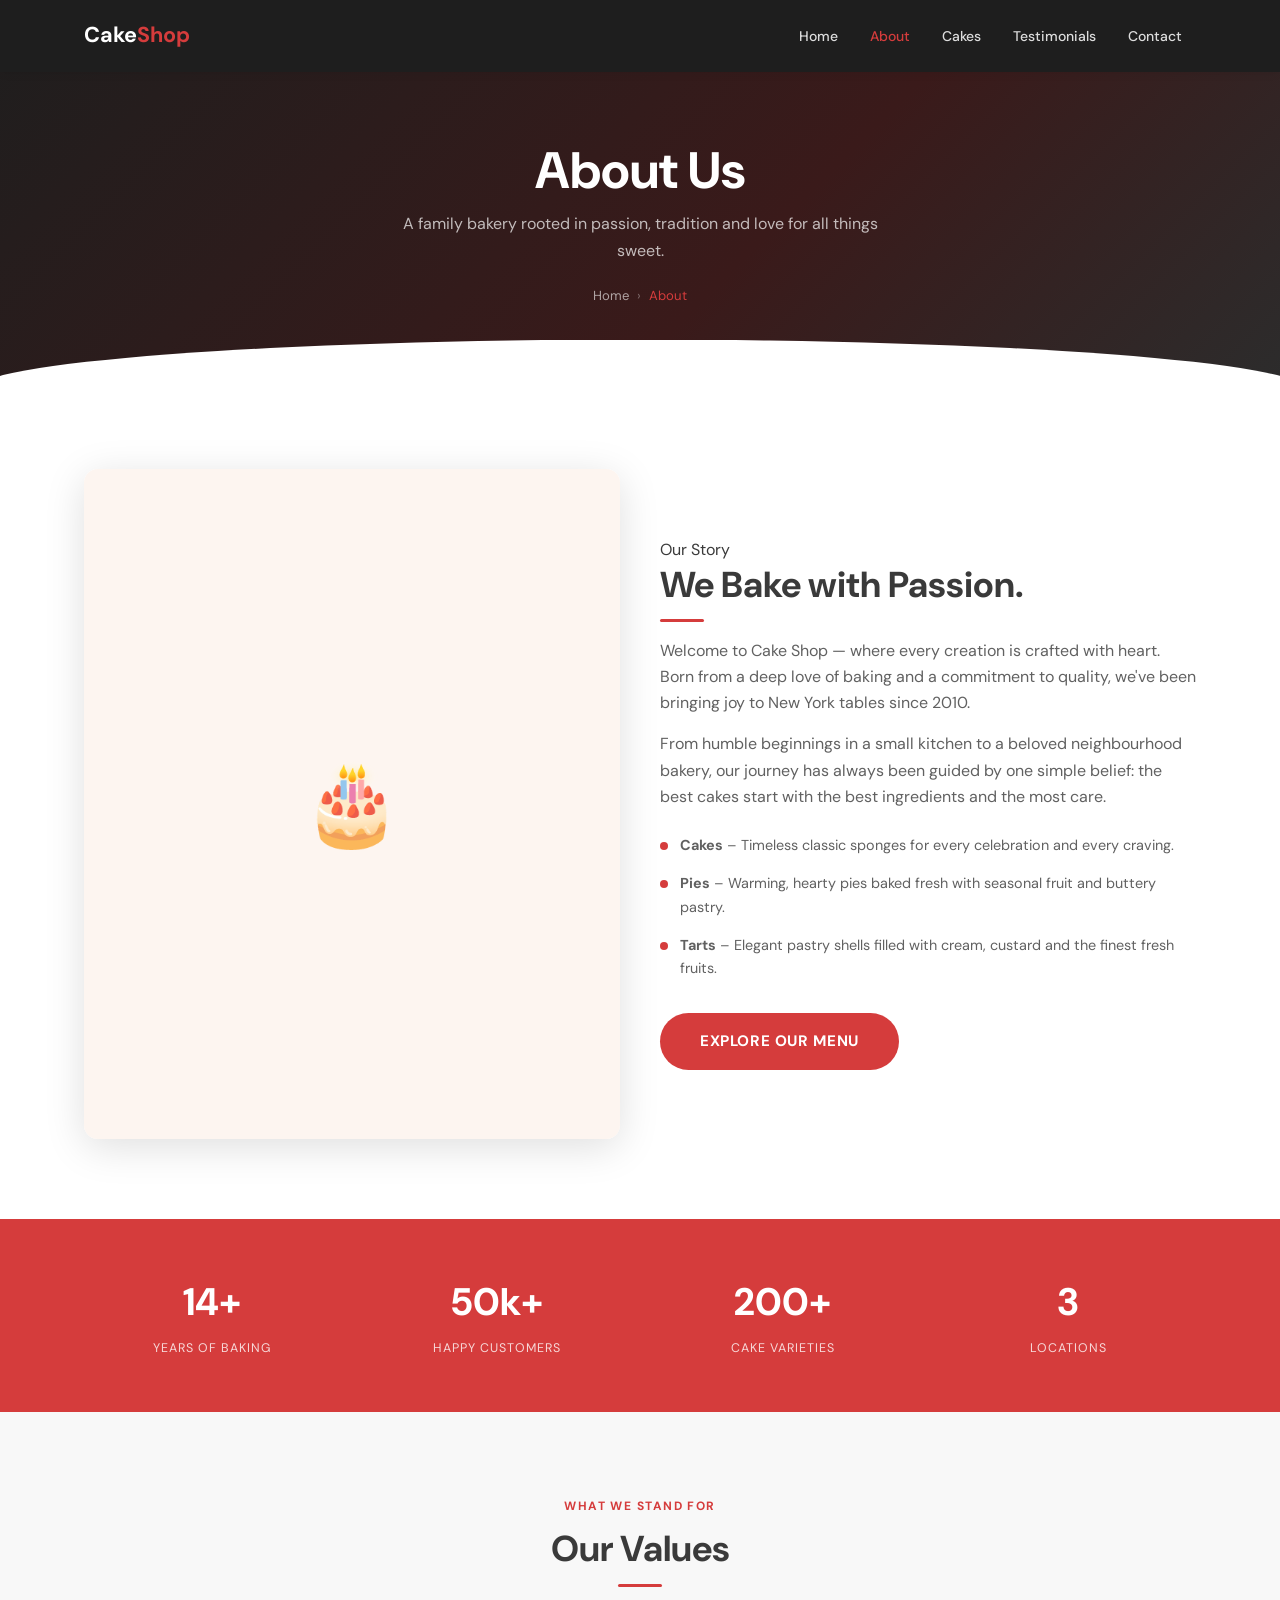
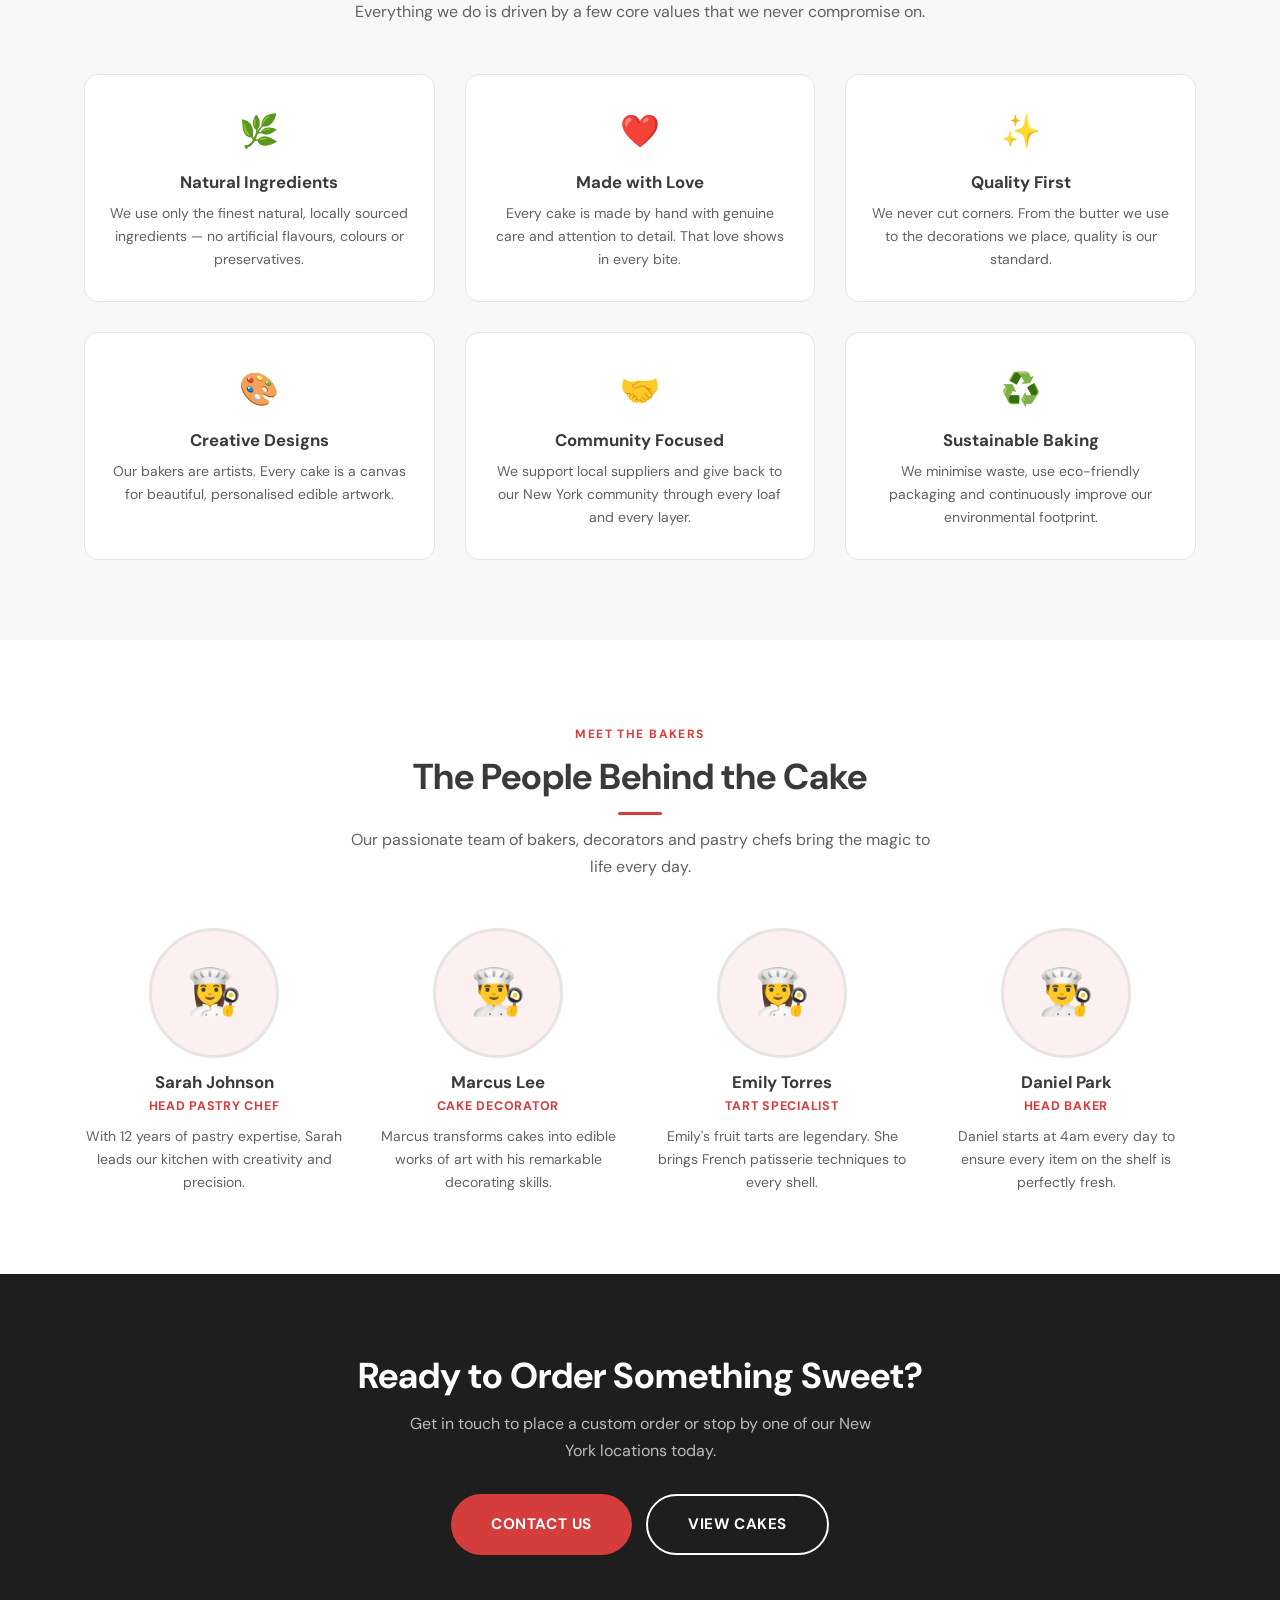
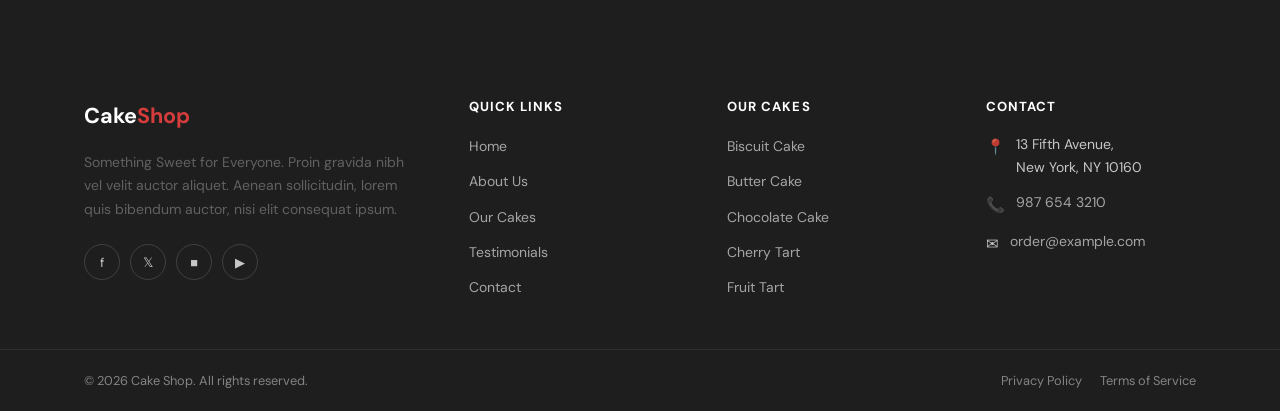
==== about.html @ a577dcf0 "Add complete HTML template for Cake Shop website Built 6 clean, SEO-friendly HTML pages from the upl" ====
<!DOCTYPE html>
<html lang="en">
<head>
  <meta charset="UTF-8" />
  <meta name="viewport" content="width=device-width, initial-scale=1.0" />

  <!-- SEO Meta Tags -->
  <title>About Us – Cake Shop | We Bake with Passion</title>
  <meta name="description" content="Learn the story behind Cake Shop – a New York bakery baking with passion since 2010. Meet our team and discover our commitment to quality and fresh ingredients." />
  <meta name="keywords" content="about cake shop, New York bakery story, artisan bakers, fresh cakes New York" />
  <link rel="canonical" href="https://www.example.com/about.html" />

  <!-- Open Graph -->
  <meta property="og:type"        content="website" />
  <meta property="og:title"       content="About Us – Cake Shop | We Bake with Passion" />
  <meta property="og:description" content="The story behind New York's favourite artisan bakery." />
  <meta property="og:url"         content="https://www.example.com/about.html" />
  <meta property="og:image"       content="images/og-about.jpg" />

  <!-- Fonts -->
  <link rel="preconnect" href="https://fonts.googleapis.com" />
  <link rel="preconnect" href="https://fonts.gstatic.com" crossorigin />
  <link href="https://fonts.googleapis.com/css2?family=DM+Sans:ital,wght@0,400;0,500;0,700;1,400&display=swap" rel="stylesheet" />

  <link rel="stylesheet" href="css/style.css" />

  <!-- Schema.org – BreadcrumbList -->
  <script type="application/ld+json">
  {
    "@context": "https://schema.org",
    "@type": "BreadcrumbList",
    "itemListElement": [
      { "@type": "ListItem", "position": 1, "name": "Home",  "item": "https://www.example.com/" },
      { "@type": "ListItem", "position": 2, "name": "About", "item": "https://www.example.com/about.html" }
    ]
  }
  </script>
</head>

<body class="page-about">

  <!-- ===================== HEADER ===================== -->
  <header class="site-header header-solid" role="banner">
    <div class="container">
      <nav class="navbar" aria-label="Main navigation">
        <a href="index.html" class="nav-logo" aria-label="Cake Shop – Home">
          <span class="nav-logo-text">Cake<span>Shop</span></span>
        </a>
        <ul class="nav-menu" role="list">
          <li><a href="index.html"        class="nav-link">Home</a></li>
          <li><a href="about.html"        class="nav-link active" aria-current="page">About</a></li>
          <li><a href="cakes.html"        class="nav-link">Cakes</a></li>
          <li><a href="testimonials.html" class="nav-link">Testimonials</a></li>
          <li><a href="contact.html"      class="nav-link">Contact</a></li>
        </ul>
        <button class="hamburger" aria-label="Toggle menu" aria-expanded="false">
          <span></span><span></span><span></span>
        </button>
      </nav>
    </div>
  </header>

  <main id="main-content">

    <!-- ===================== PAGE HERO ===================== -->
    <section class="page-hero" aria-label="About page header">
      <div class="container">
        <h1>About Us</h1>
        <p>A family bakery rooted in passion, tradition and love for all things sweet.</p>
        <nav class="breadcrumb" aria-label="Breadcrumb">
          <a href="index.html">Home</a>
          <span class="breadcrumb-sep" aria-hidden="true">›</span>
          <span class="breadcrumb-current" aria-current="page">About</span>
        </nav>
      </div>
    </section>

    <!-- ===================== OUR STORY ===================== -->
    <section class="section about-section" aria-labelledby="story-heading">
      <div class="container">
        <div class="grid-2">

          <!-- Image -->
          <div class="about-image">
            <!-- Replace with actual image: about-01-free-img.jpg -->
            <div class="about-image-placeholder">
              <span>🎂</span>
            </div>
            <!-- <img src="images/about-01-free-img.jpg" alt="Our bakers at work in the Cake Shop kitchen" /> -->
          </div>

          <!-- Content -->
          <div>
            <span class="tagline">Our Story</span>
            <h2 id="story-heading">We Bake with Passion.</h2>
            <div class="rule"></div>

            <p style="margin-top:16px;">
              Welcome to Cake Shop — where every creation is crafted with heart. Born from a deep love
              of baking and a commitment to quality, we've been bringing joy to New York tables since 2010.
            </p>
            <p>
              From humble beginnings in a small kitchen to a beloved neighbourhood bakery, our journey
              has always been guided by one simple belief: the best cakes start with the best ingredients
              and the most care.
            </p>

            <div class="about-points">
              <div class="about-point">
                <div class="about-point-dot"></div>
                <div><p><strong>Cakes</strong> – Timeless classic sponges for every celebration and every craving.</p></div>
              </div>
              <div class="about-point">
                <div class="about-point-dot"></div>
                <div><p><strong>Pies</strong> – Warming, hearty pies baked fresh with seasonal fruit and buttery pastry.</p></div>
              </div>
              <div class="about-point">
                <div class="about-point-dot"></div>
                <div><p><strong>Tarts</strong> – Elegant pastry shells filled with cream, custard and the finest fresh fruits.</p></div>
              </div>
            </div>

            <a href="cakes.html" class="btn btn-primary btn-lg">Explore Our Menu</a>
          </div>

        </div>
      </div>
    </section>

    <!-- ===================== STATS ===================== -->
    <div class="stats-strip" role="region" aria-label="Our achievements">
      <div class="container">
        <div class="stats-grid">
          <div>
            <span class="stat-num">14+</span>
            <span class="stat-label">Years of Baking</span>
          </div>
          <div>
            <span class="stat-num">50k+</span>
            <span class="stat-label">Happy Customers</span>
          </div>
          <div>
            <span class="stat-num">200+</span>
            <span class="stat-label">Cake Varieties</span>
          </div>
          <div>
            <span class="stat-num">3</span>
            <span class="stat-label">Locations</span>
          </div>
        </div>
      </div>
    </div>

    <!-- ===================== OUR VALUES ===================== -->
    <section class="section values-section" aria-labelledby="values-heading">
      <div class="container">
        <header class="section-header text-center">
          <span class="tagline">What We Stand For</span>
          <h2 id="values-heading">Our Values</h2>
          <div class="rule center"></div>
          <p>Everything we do is driven by a few core values that we never compromise on.</p>
        </header>

        <div class="grid-3">

          <div class="value-card">
            <div class="value-icon">🌿</div>
            <h3>Natural Ingredients</h3>
            <p>We use only the finest natural, locally sourced ingredients — no artificial flavours, colours or preservatives.</p>
          </div>

          <div class="value-card">
            <div class="value-icon">❤️</div>
            <h3>Made with Love</h3>
            <p>Every cake is made by hand with genuine care and attention to detail. That love shows in every bite.</p>
          </div>

          <div class="value-card">
            <div class="value-icon">✨</div>
            <h3>Quality First</h3>
            <p>We never cut corners. From the butter we use to the decorations we place, quality is our standard.</p>
          </div>

          <div class="value-card">
            <div class="value-icon">🎨</div>
            <h3>Creative Designs</h3>
            <p>Our bakers are artists. Every cake is a canvas for beautiful, personalised edible artwork.</p>
          </div>

          <div class="value-card">
            <div class="value-icon">🤝</div>
            <h3>Community Focused</h3>
            <p>We support local suppliers and give back to our New York community through every loaf and every layer.</p>
          </div>

          <div class="value-card">
            <div class="value-icon">♻️</div>
            <h3>Sustainable Baking</h3>
            <p>We minimise waste, use eco-friendly packaging and continuously improve our environmental footprint.</p>
          </div>

        </div>
      </div>
    </section>

    <!-- ===================== OUR TEAM ===================== -->
    <section class="section about-section" aria-labelledby="team-heading">
      <div class="container">
        <header class="section-header text-center">
          <span class="tagline">Meet the Bakers</span>
          <h2 id="team-heading">The People Behind the Cake</h2>
          <div class="rule center"></div>
          <p>Our passionate team of bakers, decorators and pastry chefs bring the magic to life every day.</p>
        </header>

        <div class="grid-4">

          <article class="text-center">
            <div style="width:130px;height:130px;border-radius:50%;overflow:hidden;margin:0 auto 14px;background:var(--clr-accent-light);display:flex;align-items:center;justify-content:center;font-size:2.8rem;border:3px solid var(--clr-border);">
              👩‍🍳
            </div>
            <h3 style="font-size:1.05rem;margin-bottom:4px;">Sarah Johnson</h3>
            <p style="font-size:.78rem;color:var(--clr-accent);font-weight:700;text-transform:uppercase;letter-spacing:.06em;margin-bottom:8px;">Head Pastry Chef</p>
            <p style="font-size:.875rem;">With 12 years of pastry expertise, Sarah leads our kitchen with creativity and precision.</p>
          </article>

          <article class="text-center">
            <div style="width:130px;height:130px;border-radius:50%;overflow:hidden;margin:0 auto 14px;background:var(--clr-accent-light);display:flex;align-items:center;justify-content:center;font-size:2.8rem;border:3px solid var(--clr-border);">
              👨‍🍳
            </div>
            <h3 style="font-size:1.05rem;margin-bottom:4px;">Marcus Lee</h3>
            <p style="font-size:.78rem;color:var(--clr-accent);font-weight:700;text-transform:uppercase;letter-spacing:.06em;margin-bottom:8px;">Cake Decorator</p>
            <p style="font-size:.875rem;">Marcus transforms cakes into edible works of art with his remarkable decorating skills.</p>
          </article>

          <article class="text-center">
            <div style="width:130px;height:130px;border-radius:50%;overflow:hidden;margin:0 auto 14px;background:var(--clr-accent-light);display:flex;align-items:center;justify-content:center;font-size:2.8rem;border:3px solid var(--clr-border);">
              👩‍🍳
            </div>
            <h3 style="font-size:1.05rem;margin-bottom:4px;">Emily Torres</h3>
            <p style="font-size:.78rem;color:var(--clr-accent);font-weight:700;text-transform:uppercase;letter-spacing:.06em;margin-bottom:8px;">Tart Specialist</p>
            <p style="font-size:.875rem;">Emily's fruit tarts are legendary. She brings French patisserie techniques to every shell.</p>
          </article>

          <article class="text-center">
            <div style="width:130px;height:130px;border-radius:50%;overflow:hidden;margin:0 auto 14px;background:var(--clr-accent-light);display:flex;align-items:center;justify-content:center;font-size:2.8rem;border:3px solid var(--clr-border);">
              👨‍🍳
            </div>
            <h3 style="font-size:1.05rem;margin-bottom:4px;">Daniel Park</h3>
            <p style="font-size:.78rem;color:var(--clr-accent);font-weight:700;text-transform:uppercase;letter-spacing:.06em;margin-bottom:8px;">Head Baker</p>
            <p style="font-size:.875rem;">Daniel starts at 4am every day to ensure every item on the shelf is perfectly fresh.</p>
          </article>

        </div>
      </div>
    </section>

    <!-- ===================== CTA ===================== -->
    <section class="cta-banner" aria-labelledby="about-cta-heading">
      <div class="container">
        <h2 id="about-cta-heading">Ready to Order Something Sweet?</h2>
        <p>Get in touch to place a custom order or stop by one of our New York locations today.</p>
        <div style="display:flex;gap:14px;justify-content:center;flex-wrap:wrap;">
          <a href="contact.html" class="btn btn-primary btn-lg">Contact Us</a>
          <a href="cakes.html"   class="btn btn-outline-white btn-lg">View Cakes</a>
        </div>
      </div>
    </section>

  </main>

  <!-- ===================== FOOTER ===================== -->
  <footer class="site-footer" role="contentinfo">
    <div class="footer-main">
      <div class="container">
        <div class="footer-grid">
          <div class="footer-brand">
            <a href="index.html" class="nav-logo">
              <span class="nav-logo-text">Cake<span>Shop</span></span>
            </a>
            <p>Something Sweet for Everyone. Proin gravida nibh vel velit auctor aliquet. Aenean sollicitudin, lorem quis bibendum auctor, nisi elit consequat ipsum.</p>
            <div class="social-row">
              <a href="#" class="social-btn" aria-label="Facebook">f</a>
              <a href="#" class="social-btn" aria-label="Twitter">𝕏</a>
              <a href="#" class="social-btn" aria-label="Instagram">&#9632;</a>
              <a href="#" class="social-btn" aria-label="YouTube">▶</a>
            </div>
          </div>
          <div class="footer-col">
            <h4>Quick Links</h4>
            <ul class="footer-links">
              <li><a href="index.html"        class="footer-link">Home</a></li>
              <li><a href="about.html"        class="footer-link">About Us</a></li>
              <li><a href="cakes.html"        class="footer-link">Our Cakes</a></li>
              <li><a href="testimonials.html" class="footer-link">Testimonials</a></li>
              <li><a href="contact.html"      class="footer-link">Contact</a></li>
            </ul>
          </div>
          <div class="footer-col">
            <h4>Our Cakes</h4>
            <ul class="footer-links">
              <li><a href="cakes.html" class="footer-link">Biscuit Cake</a></li>
              <li><a href="cakes.html" class="footer-link">Butter Cake</a></li>
              <li><a href="cakes.html" class="footer-link">Chocolate Cake</a></li>
              <li><a href="cakes.html" class="footer-link">Cherry Tart</a></li>
              <li><a href="cakes.html" class="footer-link">Fruit Tart</a></li>
            </ul>
          </div>
          <div class="footer-col">
            <h4>Contact</h4>
            <address style="font-style:normal;">
              <div class="footer-contact-item">
                <span class="footer-contact-icon">📍</span>
                <span>13 Fifth Avenue,<br>New York, NY 10160</span>
              </div>
              <div class="footer-contact-item">
                <span class="footer-contact-icon">📞</span>
                <a href="tel:+19876543210" class="footer-link">987 654 3210</a>
              </div>
              <div class="footer-contact-item">
                <span class="footer-contact-icon">✉</span>
                <a href="mailto:order@example.com" class="footer-link">order@example.com</a>
              </div>
            </address>
          </div>
        </div>
      </div>
    </div>
    <div class="footer-bottom">
      <div class="container" style="display:flex;justify-content:space-between;flex-wrap:wrap;gap:12px;width:100%;">
        <p style="margin:0;color:rgba(255,255,255,.45);font-size:.8rem;">&copy; <span id="year"></span> Cake Shop. All rights reserved.</p>
        <nav class="footer-legal"><a href="#">Privacy Policy</a><a href="#">Terms of Service</a></nav>
      </div>
    </div>
  </footer>

  <button class="back-to-top" aria-label="Back to top">&#8593;</button>
  <script src="js/main.js"></script>
  <script>document.getElementById('year').textContent = new Date().getFullYear();</script>
</body>
</html>
---- css/style.css ----
/* =============================================
   Cake Shop – Main Stylesheet
   SEO-Friendly | WordPress-Ready Template
   Font: DM Sans (Google Fonts)
   ============================================= */

/* ── 1. Variables & Reset ───────────────────── */
:root {
  --clr-accent:       #d53c3c;
  --clr-accent-dark:  #b82e2e;
  --clr-accent-light: #fdf0f0;
  --clr-dark:         #2c2c2c;
  --clr-dark-alt:     #1e1e1e;
  --clr-text:         #3a3a3a;
  --clr-text-muted:   #616161;
  --clr-border:       #e5e5e5;
  --clr-bg:           #ffffff;
  --clr-bg-light:     #f8f8f8;
  --clr-bg-cream:     #fdf5f0;

  --font-base: 'DM Sans', sans-serif;

  --shadow-sm:  0 2px 8px rgba(0,0,0,.07);
  --shadow-md:  0 4px 20px rgba(0,0,0,.10);
  --shadow-lg:  0 8px 40px rgba(0,0,0,.13);

  --radius-sm:   4px;
  --radius-md:   8px;
  --radius-lg:   14px;
  --radius-full: 9999px;

  --transition: all .28s ease;
  --max-w: 1160px;
  --nav-h: 72px;
}

*, *::before, *::after { box-sizing: border-box; margin: 0; padding: 0; }
html { scroll-behavior: smooth; }
body {
  font-family: var(--font-base);
  font-size: 16px;
  color: var(--clr-text);
  background: var(--clr-bg);
  line-height: 1.65;
}
img { max-width: 100%; height: auto; display: block; }
a  { color: inherit; text-decoration: none; }
ul { list-style: none; }
button { cursor: pointer; border: none; background: none; font-family: inherit; }
input, textarea, select { font-family: inherit; font-size: inherit; }

/* ── 2. Typography ──────────────────────────── */
h1,h2,h3,h4,h5,h6 {
  font-family: var(--font-base);
  font-weight: 700;
  line-height: 1.2;
  color: var(--clr-text);
}
h1 { font-size: clamp(2rem, 5vw, 3.2rem); }
h2 { font-size: clamp(1.6rem, 3.5vw, 2.25rem); }
h3 { font-size: clamp(1.15rem, 2.5vw, 1.45rem); }
h4 { font-size: 1.1rem; }
p  { color: var(--clr-text-muted); margin-bottom: .9em; }
p:last-child { margin-bottom: 0; }

/* ── 3. Layout Helpers ──────────────────────── */
.container   { max-width: var(--max-w); margin: 0 auto; padding: 0 24px; }
.section     { padding: 80px 0; }
.section-sm  { padding: 52px 0; }
.text-center { text-align: center; }

.grid-2 { display: grid; grid-template-columns: 1fr 1fr;        gap: 40px; align-items: center; }
.grid-3 { display: grid; grid-template-columns: repeat(3,1fr);  gap: 30px; }
.grid-4 { display: grid; grid-template-columns: repeat(4,1fr);  gap: 24px; }

/* Section Header */
.section-header { margin-bottom: 48px; }
.section-header.text-center { max-width: 580px; margin: 0 auto 48px; }
.section-header .tagline {
  display: inline-block;
  font-size: .75rem;
  font-weight: 700;
  letter-spacing: .12em;
  text-transform: uppercase;
  color: var(--clr-accent);
  margin-bottom: 10px;
}
.section-header h2 { margin-bottom: 14px; }
.section-header p  { font-size: 1rem; }
.rule {
  width: 44px; height: 3px;
  background: var(--clr-accent);
  margin: 12px 0;
  border-radius: var(--radius-full);
}
.rule.center { margin: 12px auto; }

/* ── 4. Buttons ─────────────────────────────── */
.btn {
  display: inline-flex;
  align-items: center;
  gap: 8px;
  padding: 13px 30px;
  border-radius: var(--radius-full);
  font-size: .875rem;
  font-weight: 700;
  letter-spacing: .04em;
  text-transform: uppercase;
  transition: var(--transition);
}
.btn-primary { background: var(--clr-accent); color: #fff; }
.btn-primary:hover { background: var(--clr-accent-dark); transform: translateY(-2px); box-shadow: 0 6px 18px rgba(213,60,60,.35); }

.btn-dark { background: var(--clr-dark); color: #fff; }
.btn-dark:hover { background: #111; transform: translateY(-2px); }

.btn-outline { background: transparent; border: 2px solid var(--clr-accent); color: var(--clr-accent); }
.btn-outline:hover { background: var(--clr-accent); color: #fff; }

.btn-outline-white { background: transparent; border: 2px solid #fff; color: #fff; }
.btn-outline-white:hover { background: #fff; color: var(--clr-accent); }

.btn-lg { padding: 16px 40px; font-size: .95rem; }
.btn-sm { padding: 9px 20px; font-size: .78rem; }

/* ── 5. Navigation ──────────────────────────── */
.site-header {
  position: fixed;
  top: 0; left: 0; right: 0;
  z-index: 1000;
  transition: var(--transition);
}
.site-header.scrolled,
.site-header.header-solid {
  background: var(--clr-dark-alt);
  box-shadow: var(--shadow-sm);
}

.navbar {
  display: flex;
  align-items: center;
  justify-content: space-between;
  height: var(--nav-h);
}

/* Logo */
.nav-logo {
  display: flex;
  align-items: center;
  gap: 10px;
  font-size: 1.35rem;
  font-weight: 700;
  color: #fff;
}
.nav-logo img {
  height: 40px;
  width: auto;
}
.nav-logo-text span { color: var(--clr-accent); }

/* Menu */
.nav-menu { display: flex; align-items: center; gap: 4px; }
.nav-link {
  padding: 7px 14px;
  font-size: .875rem;
  font-weight: 500;
  color: rgba(255,255,255,.85);
  border-radius: var(--radius-sm);
  transition: var(--transition);
}
.nav-link:hover,
.nav-link.active { color: var(--clr-accent); }

.hamburger {
  display: none;
  flex-direction: column;
  gap: 5px;
  padding: 5px;
}
.hamburger span {
  display: block;
  width: 24px; height: 2px;
  background: #fff;
  border-radius: 2px;
  transition: var(--transition);
}

/* ── 6. Hero (Home) ─────────────────────────── */
.hero {
  position: relative;
  min-height: 100vh;
  display: flex;
  align-items: center;
  overflow: hidden;
  background: var(--clr-dark-alt);
}
.hero-bg {
  position: absolute;
  inset: 0;
  z-index: 0;
}
.hero-bg img {
  width: 100%; height: 100%;
  object-fit: cover;
  opacity: .55;
}
/* Fallback gradient when no image */
.hero-bg-gradient {
  position: absolute;
  inset: 0;
  background: linear-gradient(135deg, #1e1010 0%, #3a1a1a 55%, #5c2a2a 100%);
}
.hero-overlay {
  position: absolute;
  inset: 0;
  background: linear-gradient(to right, rgba(0,0,0,.65) 0%, rgba(0,0,0,.25) 100%);
}
.hero-content { position: relative; z-index: 1; max-width: 600px; }
.hero-badge {
  display: inline-flex;
  align-items: center;
  gap: 8px;
  background: rgba(255,255,255,.08);
  border: 1px solid rgba(255,255,255,.18);
  color: rgba(255,255,255,.9);
  font-size: .75rem;
  font-weight: 700;
  letter-spacing: .12em;
  text-transform: uppercase;
  padding: 7px 16px;
  border-radius: var(--radius-full);
  margin-bottom: 22px;
}
.hero h1 { color: #fff; margin-bottom: 18px; text-shadow: 0 2px 16px rgba(0,0,0,.4); }
.hero h1 em { color: var(--clr-accent); font-style: normal; }
.hero-desc { font-size: 1.05rem; color: rgba(255,255,255,.8); margin-bottom: 34px; }
.hero-actions { display: flex; gap: 14px; flex-wrap: wrap; }

/* Page Hero (inner pages) */
.page-hero {
  padding: 140px 0 80px;
  background: linear-gradient(135deg, var(--clr-dark-alt) 0%, #3a1a1a 60%, var(--clr-dark) 100%);
  text-align: center;
  position: relative;
}
.page-hero::after {
  content: '';
  position: absolute;
  bottom: -1px; left: 0; right: 0;
  height: 50px;
  background: var(--clr-bg);
  clip-path: ellipse(52% 100% at 50% 100%);
}
.page-hero h1 { color: #fff; margin-bottom: 10px; }
.page-hero p  { color: rgba(255,255,255,.7); max-width: 480px; margin: 0 auto 18px; }

/* Breadcrumb */
.breadcrumb {
  display: inline-flex;
  align-items: center;
  gap: 8px;
  font-size: .82rem;
}
.breadcrumb a          { color: rgba(255,255,255,.6); transition: var(--transition); }
.breadcrumb a:hover    { color: var(--clr-accent); }
.breadcrumb-sep        { color: rgba(255,255,255,.35); }
.breadcrumb-current    { color: var(--clr-accent); }

/* ── 7. Product / Cake Cards ────────────────── */
.cake-card {
  background: var(--clr-bg);
  border-radius: var(--radius-lg);
  overflow: hidden;
  box-shadow: var(--shadow-sm);
  border: 1px solid var(--clr-border);
  transition: var(--transition);
}
.cake-card:hover { transform: translateY(-5px); box-shadow: var(--shadow-lg); }

.cake-card-img {
  position: relative;
  aspect-ratio: 4/3;
  overflow: hidden;
  background: var(--clr-bg-cream);
  display: flex;
  align-items: center;
  justify-content: center;
}
.cake-card-img img {
  width: 100%; height: 100%;
  object-fit: cover;
  transition: transform .5s ease;
}
.cake-card:hover .cake-card-img img { transform: scale(1.07); }

/* Placeholder when no image */
.img-placeholder {
  width: 100%; height: 100%;
  display: flex; flex-direction: column;
  align-items: center; justify-content: center;
  gap: 10px;
  font-size: .8rem;
  color: var(--clr-text-muted);
}
.img-placeholder span { font-size: 3.5rem; }

.cake-card-body { padding: 18px 20px 20px; }
.cake-card-cat {
  font-size: .7rem;
  font-weight: 700;
  color: var(--clr-accent);
  text-transform: uppercase;
  letter-spacing: .08em;
  margin-bottom: 5px;
}
.cake-card-name {
  font-size: 1.05rem;
  font-weight: 700;
  color: var(--clr-text);
  margin-bottom: 7px;
}
.cake-card-desc {
  font-size: .855rem;
  color: var(--clr-text-muted);
  margin-bottom: 14px;
  display: -webkit-box;
  -webkit-line-clamp: 2;
  -webkit-box-orient: vertical;
  overflow: hidden;
}
.cake-card-footer {
  display: flex;
  align-items: center;
  justify-content: space-between;
  padding-top: 12px;
  border-top: 1px solid var(--clr-border);
}
.cake-price {
  font-size: 1.1rem;
  font-weight: 700;
  color: var(--clr-text);
}
.cake-price sup { font-size: .7em; }

/* ── 8. Home Sections ───────────────────────── */
.featured-section { background: var(--clr-bg-light); }

/* Why Choose Us */
.features-section { background: var(--clr-bg); }
.feature-box {
  text-align: center;
  padding: 34px 24px;
  border-radius: var(--radius-lg);
  border: 1px solid var(--clr-border);
  transition: var(--transition);
}
.feature-box:hover {
  border-color: var(--clr-accent);
  box-shadow: var(--shadow-md);
  transform: translateY(-4px);
}
.feature-icon {
  width: 66px; height: 66px;
  border-radius: 50%;
  background: var(--clr-accent-light);
  display: flex;
  align-items: center;
  justify-content: center;
  margin: 0 auto 18px;
}
.feature-icon img { width: 30px; height: 30px; }
.feature-icon-emoji { font-size: 1.6rem; }
.feature-box h3 { font-size: 1.05rem; margin-bottom: 10px; }
.feature-box p  { font-size: .875rem; margin: 0; }

/* CTA Banner */
.cta-banner {
  background: var(--clr-dark-alt);
  padding: 80px 0;
  text-align: center;
}
.cta-banner h2 { color: #fff; margin-bottom: 14px; }
.cta-banner p  { color: rgba(255,255,255,.7); font-size: 1rem; margin-bottom: 30px; max-width: 480px; margin-left: auto; margin-right: auto; }

/* ── 9. Testimonials ────────────────────────── */
.testimonials-section { background: var(--clr-bg-cream); }
.testimonial-card {
  background: var(--clr-bg);
  border-radius: var(--radius-lg);
  padding: 28px;
  border: 1px solid var(--clr-border);
  box-shadow: var(--shadow-sm);
  position: relative;
  transition: var(--transition);
}
.testimonial-card:hover { box-shadow: var(--shadow-md); transform: translateY(-3px); }
.t-quote {
  font-size: 3rem;
  line-height: 1;
  color: var(--clr-accent);
  opacity: .18;
  position: absolute;
  top: 14px; right: 18px;
  font-family: Georgia, serif;
}
.t-stars { color: #f5b50a; letter-spacing: 2px; font-size: .9rem; margin-bottom: 12px; }
.t-text  { font-size: .9rem; font-style: italic; color: var(--clr-text-muted); line-height: 1.7; margin-bottom: 18px; }
.t-author { display: flex; align-items: center; gap: 12px; }
.t-avatar {
  width: 44px; height: 44px;
  border-radius: 50%;
  overflow: hidden;
  flex-shrink: 0;
  background: var(--clr-accent-light);
  display: flex;
  align-items: center;
  justify-content: center;
  font-size: 1.1rem;
}
.t-avatar img { width: 100%; height: 100%; object-fit: cover; }
.t-name { font-weight: 700; font-size: .9rem; color: var(--clr-text); }
.t-occasion { font-size: .75rem; color: var(--clr-accent); }

/* ── 10. About Page ─────────────────────────── */
.about-section { background: var(--clr-bg); }
.about-image {
  border-radius: var(--radius-lg);
  overflow: hidden;
  box-shadow: var(--shadow-lg);
}
.about-image img { width: 100%; height: 100%; object-fit: cover; }
.about-image-placeholder {
  aspect-ratio: 4/5;
  background: var(--clr-bg-cream);
  display: flex;
  align-items: center;
  justify-content: center;
  font-size: 5rem;
}
.about-points { display: flex; flex-direction: column; gap: 14px; margin: 24px 0 32px; }
.about-point { display: flex; align-items: flex-start; gap: 12px; }
.about-point-dot {
  width: 8px; height: 8px;
  border-radius: 50%;
  background: var(--clr-accent);
  flex-shrink: 0;
  margin-top: 8px;
}
.about-point p { margin: 0; font-size: .9rem; }

.values-section { background: var(--clr-bg-light); }
.value-card {
  background: var(--clr-bg);
  border-radius: var(--radius-lg);
  padding: 30px 24px;
  text-align: center;
  border: 1px solid var(--clr-border);
  transition: var(--transition);
}
.value-card:hover { transform: translateY(-4px); box-shadow: var(--shadow-md); border-color: var(--clr-accent); }
.value-icon { font-size: 2rem; margin-bottom: 14px; }
.value-card h3 { font-size: 1.05rem; margin-bottom: 10px; }
.value-card p  { font-size: .875rem; margin: 0; }

.stats-strip {
  background: var(--clr-accent);
  padding: 52px 0;
}
.stats-grid {
  display: grid;
  grid-template-columns: repeat(4,1fr);
  gap: 30px;
  text-align: center;
}
.stat-num   { display: block; font-size: 2.4rem; font-weight: 700; color: #fff; }
.stat-label { font-size: .78rem; color: rgba(255,255,255,.8); text-transform: uppercase; letter-spacing: .08em; }

/* ── 11. Cakes Listing ──────────────────────── */
.cakes-section { background: var(--clr-bg); }
.filter-bar {
  display: flex;
  gap: 10px;
  flex-wrap: wrap;
  margin-bottom: 36px;
}
.filter-btn {
  padding: 8px 20px;
  border-radius: var(--radius-full);
  font-size: .82rem;
  font-weight: 600;
  background: var(--clr-bg);
  color: var(--clr-text-muted);
  border: 2px solid var(--clr-border);
  cursor: pointer;
  transition: var(--transition);
}
.filter-btn:hover,
.filter-btn.active { background: var(--clr-accent); color: #fff; border-color: var(--clr-accent); }

/* ── 12. Product Detail ─────────────────────── */
.product-detail { background: var(--clr-bg); }

.product-gallery { display: grid; grid-template-columns: 78px 1fr; gap: 14px; }
.thumb-list { display: flex; flex-direction: column; gap: 10px; }
.thumb {
  width: 78px; height: 78px;
  border-radius: var(--radius-sm);
  overflow: hidden;
  border: 2px solid var(--clr-border);
  cursor: pointer;
  transition: var(--transition);
  background: var(--clr-bg-cream);
  display: flex; align-items: center; justify-content: center;
  font-size: 1.4rem;
}
.thumb:hover, .thumb.active { border-color: var(--clr-accent); }
.main-img {
  border-radius: var(--radius-lg);
  overflow: hidden;
  background: var(--clr-bg-cream);
  aspect-ratio: 1;
  display: flex; align-items: center; justify-content: center;
  font-size: 6rem;
}
.main-img img { width: 100%; height: 100%; object-fit: cover; }

.product-info {}
.product-cat  { font-size: .75rem; font-weight: 700; color: var(--clr-accent); text-transform: uppercase; letter-spacing: .08em; margin-bottom: 8px; }
.product-title { font-size: 2rem; margin-bottom: 12px; }
.product-rating {
  display: flex; align-items: center; gap: 8px;
  margin-bottom: 16px;
}
.product-rating .stars { color: #f5b50a; letter-spacing: 2px; }
.product-rating .count { font-size: .82rem; color: var(--clr-text-muted); }
.product-price { font-size: 1.8rem; font-weight: 700; color: var(--clr-accent); margin-bottom: 18px; }
.product-desc  { font-size: .95rem; margin-bottom: 22px; }

.option-label { font-size: .78rem; font-weight: 700; text-transform: uppercase; letter-spacing: .06em; color: var(--clr-text); margin-bottom: 8px; display: block; }
.option-btns  { display: flex; gap: 8px; flex-wrap: wrap; margin-bottom: 20px; }
.option-btn   {
  padding: 7px 18px;
  border-radius: var(--radius-full);
  border: 2px solid var(--clr-border);
  font-size: .82rem; font-weight: 600;
  cursor: pointer; transition: var(--transition);
  background: var(--clr-bg); color: var(--clr-text-muted);
}
.option-btn:hover,
.option-btn.selected { border-color: var(--clr-accent); background: var(--clr-accent-light); color: var(--clr-accent); }

.qty-row { display: flex; align-items: center; gap: 16px; margin-bottom: 22px; }
.qty-wrap {
  display: flex;
  align-items: center;
  border: 2px solid var(--clr-border);
  border-radius: var(--radius-full);
  overflow: hidden;
}
.qty-btn {
  width: 40px; height: 40px;
  display: flex; align-items: center; justify-content: center;
  font-size: 1.2rem; color: var(--clr-text-muted);
  cursor: pointer; transition: var(--transition);
}
.qty-btn:hover { background: var(--clr-accent-light); color: var(--clr-accent); }
.qty-input {
  width: 46px; text-align: center;
  border: none; outline: none;
  font-size: .95rem; font-weight: 700;
}
.product-actions { display: flex; gap: 12px; flex-wrap: wrap; }

.product-meta { margin-top: 26px; padding-top: 22px; border-top: 1px solid var(--clr-border); }
.meta-row { display: flex; gap: 8px; font-size: .85rem; margin-bottom: 7px; }
.meta-key { font-weight: 700; color: var(--clr-text); min-width: 90px; }
.meta-val { color: var(--clr-text-muted); }

/* Product Tabs */
.product-tabs { margin-top: 60px; padding-top: 20px; border-top: 2px solid var(--clr-border); }
.tab-nav { display: flex; gap: 4px; margin-bottom: 28px; }
.tab-btn {
  padding: 10px 22px;
  font-size: .875rem; font-weight: 700;
  color: var(--clr-text-muted);
  border-radius: var(--radius-sm) var(--radius-sm) 0 0;
  border-bottom: 3px solid transparent;
  cursor: pointer; transition: var(--transition);
}
.tab-btn:hover { color: var(--clr-accent); }
.tab-btn.active { color: var(--clr-accent); border-bottom-color: var(--clr-accent); }
.tab-pane { display: none; }
.tab-pane.active { display: block; }

/* Related Products */
.related-section { background: var(--clr-bg-light); }

/* ── 13. Contact Page ───────────────────────── */
.contact-section { background: var(--clr-bg); }
.contact-grid { display: grid; grid-template-columns: 1fr 1.4fr; gap: 60px; align-items: start; }
.contact-info-item { display: flex; gap: 16px; align-items: flex-start; margin-bottom: 28px; }
.contact-icon {
  width: 46px; height: 46px; flex-shrink: 0;
  border-radius: 50%;
  background: var(--clr-accent-light);
  display: flex; align-items: center; justify-content: center;
  font-size: 1.1rem;
}
.contact-icon-label { font-weight: 700; font-size: .85rem; color: var(--clr-text); margin-bottom: 3px; }
.contact-icon-val { font-size: .9rem; color: var(--clr-text-muted); }

/* Form */
.form-card {
  background: var(--clr-bg);
  border-radius: var(--radius-lg);
  padding: 38px;
  box-shadow: var(--shadow-md);
  border: 1px solid var(--clr-border);
}
.form-row { display: grid; grid-template-columns: 1fr 1fr; gap: 20px; }
.form-group { margin-bottom: 20px; }
.form-label {
  display: block;
  font-size: .8rem;
  font-weight: 700;
  text-transform: uppercase;
  letter-spacing: .06em;
  color: var(--clr-text);
  margin-bottom: 7px;
}
.form-label span { color: var(--clr-accent); }
.form-control {
  width: 100%;
  padding: 12px 16px;
  border: 2px solid var(--clr-border);
  border-radius: var(--radius-md);
  font-size: .9rem;
  color: var(--clr-text);
  background: var(--clr-bg);
  transition: var(--transition);
  outline: none;
}
.form-control:focus { border-color: var(--clr-accent); }
.form-control::placeholder { color: #bbb; }
textarea.form-control { resize: vertical; min-height: 130px; }

/* ── 14. Footer ─────────────────────────────── */
.site-footer { background: var(--clr-dark-alt); color: rgba(255,255,255,.75); }
.footer-main { padding: 64px 0 48px; }
.footer-grid { display: grid; grid-template-columns: 1.6fr 1fr 1fr 1fr; gap: 48px; }

.footer-brand .nav-logo { margin-bottom: 16px; }
.footer-brand p { font-size: .875rem; line-height: 1.7; margin-bottom: 22px; }
.social-row { display: flex; gap: 10px; }
.social-btn {
  width: 36px; height: 36px;
  border-radius: 50%;
  border: 1px solid rgba(255,255,255,.15);
  display: flex; align-items: center; justify-content: center;
  font-size: .8rem;
  transition: var(--transition);
}
.social-btn:hover { background: var(--clr-accent); border-color: var(--clr-accent); }

.footer-col h4 {
  color: #fff;
  font-size: .82rem;
  font-weight: 700;
  text-transform: uppercase;
  letter-spacing: .08em;
  margin-bottom: 18px;
}
.footer-links { display: flex; flex-direction: column; gap: 9px; }
.footer-link { font-size: .875rem; color: rgba(255,255,255,.6); transition: var(--transition); }
.footer-link:hover { color: var(--clr-accent); padding-left: 4px; }

.footer-contact-item { display: flex; gap: 11px; align-items: flex-start; margin-bottom: 12px; font-size: .875rem; }
.footer-contact-icon { font-size: .95rem; flex-shrink: 0; margin-top: 2px; }

.footer-bottom {
  border-top: 1px solid rgba(255,255,255,.08);
  padding: 20px 0;
  display: flex;
  justify-content: space-between;
  align-items: center;
  gap: 14px;
  flex-wrap: wrap;
  font-size: .8rem;
}
.footer-legal { display: flex; gap: 18px; }
.footer-legal a { color: rgba(255,255,255,.45); transition: var(--transition); }
.footer-legal a:hover { color: var(--clr-accent); }

/* ── 15. Back to Top ────────────────────────── */
.back-to-top {
  position: fixed;
  bottom: 28px; right: 28px;
  width: 44px; height: 44px;
  border-radius: 50%;
  background: var(--clr-accent);
  color: #fff;
  display: flex; align-items: center; justify-content: center;
  font-size: 1rem;
  box-shadow: var(--shadow-md);
  cursor: pointer;
  opacity: 0; visibility: hidden;
  z-index: 999;
  transition: var(--transition);
}
.back-to-top.show { opacity: 1; visibility: visible; }
.back-to-top:hover { background: var(--clr-accent-dark); transform: translateY(-3px); }

/* ── 16. Utilities ──────────────────────────── */
.sr-only {
  position: absolute; width: 1px; height: 1px;
  padding: 0; margin: -1px; overflow: hidden;
  clip: rect(0,0,0,0); white-space: nowrap; border: 0;
}

/* ── 17. Responsive ─────────────────────────── */
@media (max-width: 1024px) {
  .grid-4        { grid-template-columns: repeat(2,1fr); }
  .footer-grid   { grid-template-columns: 1fr 1fr; }
  .stats-grid    { grid-template-columns: repeat(2,1fr); }
  .contact-grid  { grid-template-columns: 1fr; gap: 40px; }
}

@media (max-width: 768px) {
  .section  { padding: 60px 0; }
  .grid-2   { grid-template-columns: 1fr; }
  .grid-3   { grid-template-columns: repeat(2,1fr); }

  /* Mobile Nav */
  .nav-menu {
    display: none;
    position: fixed;
    inset: 0;
    top: var(--nav-h);
    background: var(--clr-dark-alt);
    flex-direction: column;
    align-items: center;
    justify-content: center;
    gap: 16px;
    z-index: 998;
  }
  .nav-menu.open { display: flex; }
  .nav-link { font-size: 1.05rem; }
  .hamburger { display: flex; }

  .hero { min-height: 85vh; }
  .hero-content { max-width: 100%; }

  .product-gallery { grid-template-columns: 1fr; }
  .thumb-list      { flex-direction: row; }

  .form-row { grid-template-columns: 1fr; }
}

@media (max-width: 640px) {
  .grid-3        { grid-template-columns: 1fr; }
  .grid-4        { grid-template-columns: 1fr; }
  .footer-grid   { grid-template-columns: 1fr; gap: 28px; }
  .footer-bottom { flex-direction: column; text-align: center; }
  .stats-grid    { grid-template-columns: 1fr 1fr; }
}
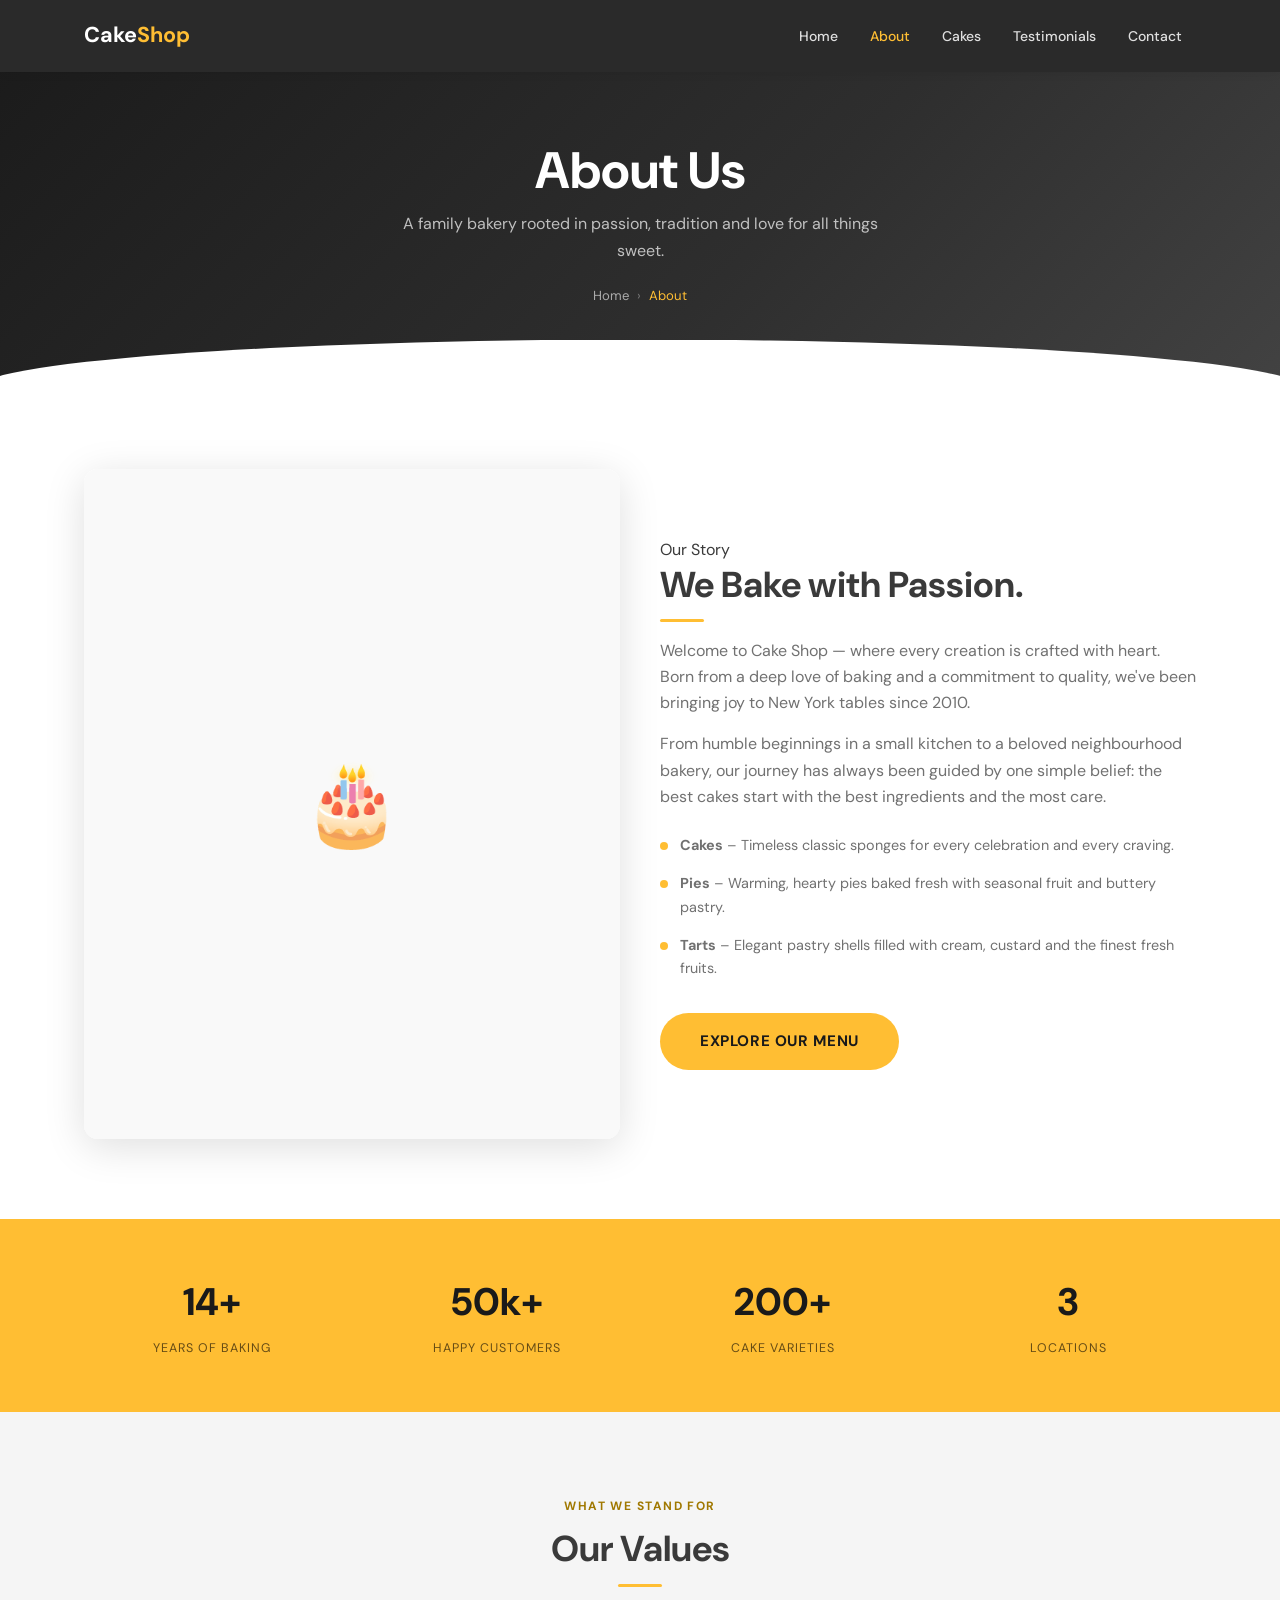
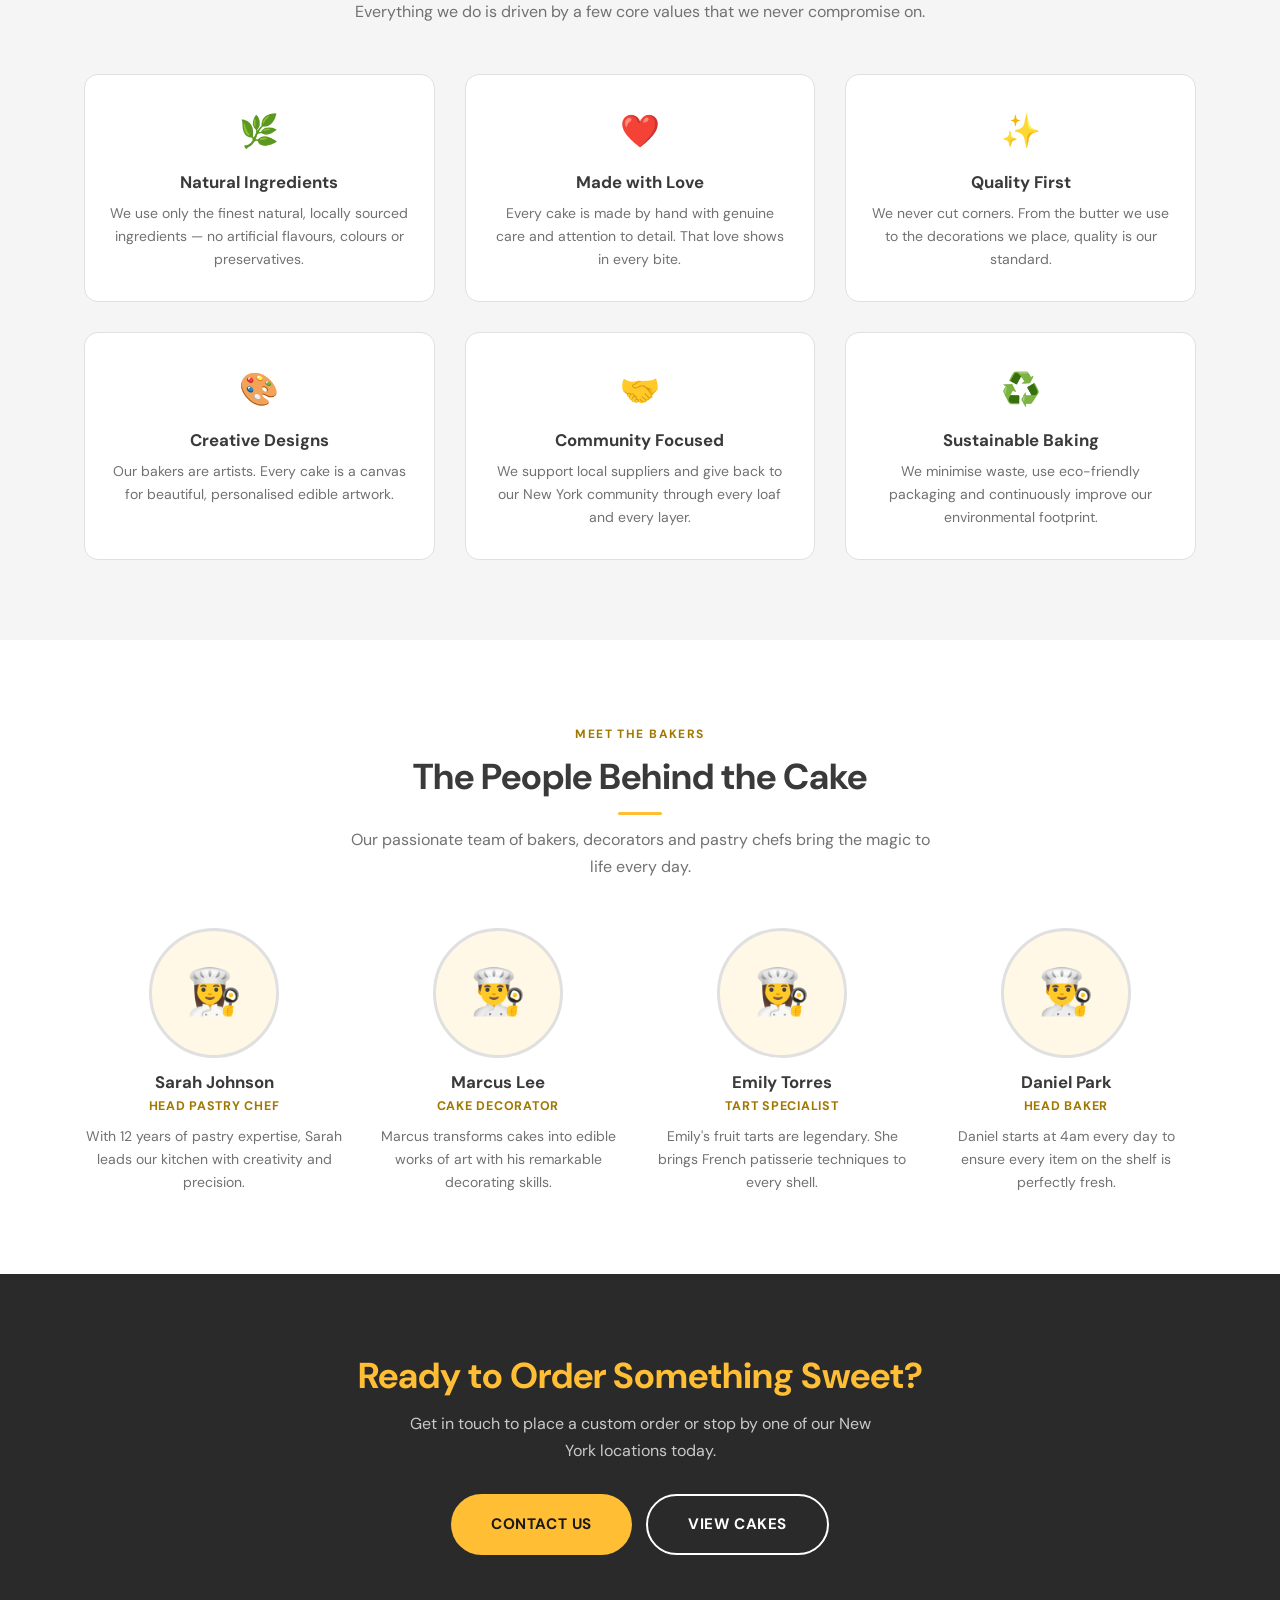
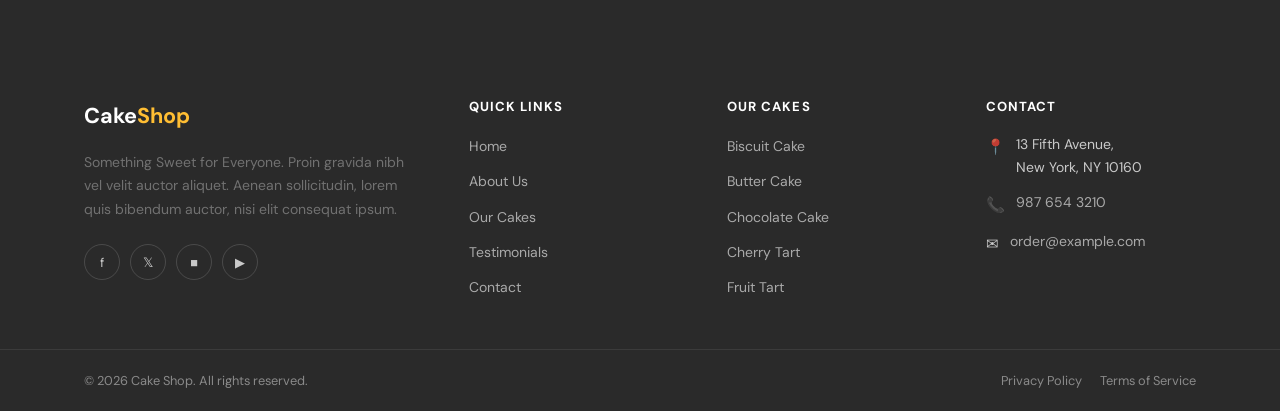
==== commit 08bd7fee: "Update color scheme to gray and #ffbe33 (golden amber) - Replaced red accent (#d53c3c) with #ffbe33 " ====
--- a/about.html
+++ b/about.html
@@ -220,7 +220,7 @@
               👩‍🍳
             </div>
             <h3 style="font-size:1.05rem;margin-bottom:4px;">Sarah Johnson</h3>
-            <p style="font-size:.78rem;color:var(--clr-accent);font-weight:700;text-transform:uppercase;letter-spacing:.06em;margin-bottom:8px;">Head Pastry Chef</p>
+            <p style="font-size:.78rem;color:var(--clr-accent-text);font-weight:700;text-transform:uppercase;letter-spacing:.06em;margin-bottom:8px;">Head Pastry Chef</p>
             <p style="font-size:.875rem;">With 12 years of pastry expertise, Sarah leads our kitchen with creativity and precision.</p>
           </article>
 
@@ -229,7 +229,7 @@
               👨‍🍳
             </div>
             <h3 style="font-size:1.05rem;margin-bottom:4px;">Marcus Lee</h3>
-            <p style="font-size:.78rem;color:var(--clr-accent);font-weight:700;text-transform:uppercase;letter-spacing:.06em;margin-bottom:8px;">Cake Decorator</p>
+            <p style="font-size:.78rem;color:var(--clr-accent-text);font-weight:700;text-transform:uppercase;letter-spacing:.06em;margin-bottom:8px;">Cake Decorator</p>
             <p style="font-size:.875rem;">Marcus transforms cakes into edible works of art with his remarkable decorating skills.</p>
           </article>
 
@@ -238,7 +238,7 @@
               👩‍🍳
             </div>
             <h3 style="font-size:1.05rem;margin-bottom:4px;">Emily Torres</h3>
-            <p style="font-size:.78rem;color:var(--clr-accent);font-weight:700;text-transform:uppercase;letter-spacing:.06em;margin-bottom:8px;">Tart Specialist</p>
+            <p style="font-size:.78rem;color:var(--clr-accent-text);font-weight:700;text-transform:uppercase;letter-spacing:.06em;margin-bottom:8px;">Tart Specialist</p>
             <p style="font-size:.875rem;">Emily's fruit tarts are legendary. She brings French patisserie techniques to every shell.</p>
           </article>
 
@@ -247,7 +247,7 @@
               👨‍🍳
             </div>
             <h3 style="font-size:1.05rem;margin-bottom:4px;">Daniel Park</h3>
-            <p style="font-size:.78rem;color:var(--clr-accent);font-weight:700;text-transform:uppercase;letter-spacing:.06em;margin-bottom:8px;">Head Baker</p>
+            <p style="font-size:.78rem;color:var(--clr-accent-text);font-weight:700;text-transform:uppercase;letter-spacing:.06em;margin-bottom:8px;">Head Baker</p>
             <p style="font-size:.875rem;">Daniel starts at 4am every day to ensure every item on the shelf is perfectly fresh.</p>
           </article>
 
--- a/css/style.css
+++ b/css/style.css
@@ -6,17 +6,18 @@
 
 /* ── 1. Variables & Reset ───────────────────── */
 :root {
-  --clr-accent:       #d53c3c;
-  --clr-accent-dark:  #b82e2e;
-  --clr-accent-light: #fdf0f0;
-  --clr-dark:         #2c2c2c;
-  --clr-dark-alt:     #1e1e1e;
+  --clr-accent:       #ffbe33;
+  --clr-accent-dark:  #e5a820;
+  --clr-accent-light: #fff8e6;
+  --clr-accent-text:  #a07800;   /* darker amber – WCAG-safe on white */
+  --clr-dark:         #4a4a4a;
+  --clr-dark-alt:     #2a2a2a;
   --clr-text:         #3a3a3a;
-  --clr-text-muted:   #616161;
-  --clr-border:       #e5e5e5;
+  --clr-text-muted:   #717171;
+  --clr-border:       #e0e0e0;
   --clr-bg:           #ffffff;
-  --clr-bg-light:     #f8f8f8;
-  --clr-bg-cream:     #fdf5f0;
+  --clr-bg-light:     #f5f5f5;
+  --clr-bg-cream:     #f9f9f9;
 
   --font-base: 'DM Sans', sans-serif;
 
@@ -82,7 +83,7 @@
   font-weight: 700;
   letter-spacing: .12em;
   text-transform: uppercase;
-  color: var(--clr-accent);
+  color: var(--clr-accent-text);
   margin-bottom: 10px;
 }
 .section-header h2 { margin-bottom: 14px; }
@@ -108,17 +109,17 @@
   text-transform: uppercase;
   transition: var(--transition);
 }
-.btn-primary { background: var(--clr-accent); color: #fff; }
-.btn-primary:hover { background: var(--clr-accent-dark); transform: translateY(-2px); box-shadow: 0 6px 18px rgba(213,60,60,.35); }
+.btn-primary { background: var(--clr-accent); color: #1a1a1a; }
+.btn-primary:hover { background: var(--clr-accent-dark); transform: translateY(-2px); box-shadow: 0 6px 18px rgba(255,190,51,.45); }
 
 .btn-dark { background: var(--clr-dark); color: #fff; }
 .btn-dark:hover { background: #111; transform: translateY(-2px); }
 
-.btn-outline { background: transparent; border: 2px solid var(--clr-accent); color: var(--clr-accent); }
-.btn-outline:hover { background: var(--clr-accent); color: #fff; }
+.btn-outline { background: transparent; border: 2px solid var(--clr-accent); color: var(--clr-text); }
+.btn-outline:hover { background: var(--clr-accent); color: #1a1a1a; }
 
 .btn-outline-white { background: transparent; border: 2px solid #fff; color: #fff; }
-.btn-outline-white:hover { background: #fff; color: var(--clr-accent); }
+.btn-outline-white:hover { background: #fff; color: #1a1a1a; }
 
 .btn-lg { padding: 16px 40px; font-size: .95rem; }
 .btn-sm { padding: 9px 20px; font-size: .78rem; }
@@ -208,7 +209,7 @@
 .hero-bg-gradient {
   position: absolute;
   inset: 0;
-  background: linear-gradient(135deg, #1e1010 0%, #3a1a1a 55%, #5c2a2a 100%);
+  background: linear-gradient(135deg, #1a1a1a 0%, #2a2a2a 55%, #404040 100%);
 }
 .hero-overlay {
   position: absolute;
@@ -239,7 +240,7 @@
 /* Page Hero (inner pages) */
 .page-hero {
   padding: 140px 0 80px;
-  background: linear-gradient(135deg, var(--clr-dark-alt) 0%, #3a1a1a 60%, var(--clr-dark) 100%);
+  background: linear-gradient(135deg, #1a1a1a 0%, #2e2e2e 60%, #424242 100%);
   text-align: center;
   position: relative;
 }
@@ -308,7 +309,7 @@
 .cake-card-cat {
   font-size: .7rem;
   font-weight: 700;
-  color: var(--clr-accent);
+  color: var(--clr-accent-text);
   text-transform: uppercase;
   letter-spacing: .08em;
   margin-bottom: 5px;
@@ -375,12 +376,12 @@
 
 /* CTA Banner */
 .cta-banner {
-  background: var(--clr-dark-alt);
+  background: #2a2a2a;
   padding: 80px 0;
   text-align: center;
 }
-.cta-banner h2 { color: #fff; margin-bottom: 14px; }
-.cta-banner p  { color: rgba(255,255,255,.7); font-size: 1rem; margin-bottom: 30px; max-width: 480px; margin-left: auto; margin-right: auto; }
+.cta-banner h2 { color: #ffbe33; margin-bottom: 14px; }
+.cta-banner p  { color: rgba(255,255,255,.75); font-size: 1rem; margin-bottom: 30px; max-width: 480px; margin-left: auto; margin-right: auto; }
 
 /* ── 9. Testimonials ────────────────────────── */
 .testimonials-section { background: var(--clr-bg-cream); }
@@ -403,7 +404,7 @@
   top: 14px; right: 18px;
   font-family: Georgia, serif;
 }
-.t-stars { color: #f5b50a; letter-spacing: 2px; font-size: .9rem; margin-bottom: 12px; }
+.t-stars { color: #ffbe33; letter-spacing: 2px; font-size: .9rem; margin-bottom: 12px; }
 .t-text  { font-size: .9rem; font-style: italic; color: var(--clr-text-muted); line-height: 1.7; margin-bottom: 18px; }
 .t-author { display: flex; align-items: center; gap: 12px; }
 .t-avatar {
@@ -419,7 +420,7 @@
 }
 .t-avatar img { width: 100%; height: 100%; object-fit: cover; }
 .t-name { font-weight: 700; font-size: .9rem; color: var(--clr-text); }
-.t-occasion { font-size: .75rem; color: var(--clr-accent); }
+.t-occasion { font-size: .75rem; color: var(--clr-accent-text); }
 
 /* ── 10. About Page ─────────────────────────── */
 .about-section { background: var(--clr-bg); }
@@ -472,8 +473,8 @@
   gap: 30px;
   text-align: center;
 }
-.stat-num   { display: block; font-size: 2.4rem; font-weight: 700; color: #fff; }
-.stat-label { font-size: .78rem; color: rgba(255,255,255,.8); text-transform: uppercase; letter-spacing: .08em; }
+.stat-num   { display: block; font-size: 2.4rem; font-weight: 700; color: #1a1a1a; }
+.stat-label { font-size: .78rem; color: rgba(0,0,0,.6); text-transform: uppercase; letter-spacing: .08em; }
 
 /* ── 11. Cakes Listing ──────────────────────── */
 .cakes-section { background: var(--clr-bg); }
@@ -495,7 +496,7 @@
   transition: var(--transition);
 }
 .filter-btn:hover,
-.filter-btn.active { background: var(--clr-accent); color: #fff; border-color: var(--clr-accent); }
+.filter-btn.active { background: var(--clr-accent); color: #1a1a1a; border-color: var(--clr-accent); }
 
 /* ── 12. Product Detail ─────────────────────── */
 .product-detail { background: var(--clr-bg); }
@@ -525,15 +526,15 @@
 .main-img img { width: 100%; height: 100%; object-fit: cover; }
 
 .product-info {}
-.product-cat  { font-size: .75rem; font-weight: 700; color: var(--clr-accent); text-transform: uppercase; letter-spacing: .08em; margin-bottom: 8px; }
+.product-cat  { font-size: .75rem; font-weight: 700; color: var(--clr-accent-text); text-transform: uppercase; letter-spacing: .08em; margin-bottom: 8px; }
 .product-title { font-size: 2rem; margin-bottom: 12px; }
 .product-rating {
   display: flex; align-items: center; gap: 8px;
   margin-bottom: 16px;
 }
-.product-rating .stars { color: #f5b50a; letter-spacing: 2px; }
+.product-rating .stars { color: #ffbe33; letter-spacing: 2px; }
 .product-rating .count { font-size: .82rem; color: var(--clr-text-muted); }
-.product-price { font-size: 1.8rem; font-weight: 700; color: var(--clr-accent); margin-bottom: 18px; }
+.product-price { font-size: 1.8rem; font-weight: 700; color: var(--clr-text); margin-bottom: 18px; }
 .product-desc  { font-size: .95rem; margin-bottom: 22px; }
 
 .option-label { font-size: .78rem; font-weight: 700; text-transform: uppercase; letter-spacing: .06em; color: var(--clr-text); margin-bottom: 8px; display: block; }
@@ -547,7 +548,7 @@
   background: var(--clr-bg); color: var(--clr-text-muted);
 }
 .option-btn:hover,
-.option-btn.selected { border-color: var(--clr-accent); background: var(--clr-accent-light); color: var(--clr-accent); }
+.option-btn.selected { border-color: var(--clr-accent); background: var(--clr-accent-light); color: var(--clr-accent-text); }
 
 .qty-row { display: flex; align-items: center; gap: 16px; margin-bottom: 22px; }
 .qty-wrap {
@@ -563,7 +564,7 @@
   font-size: 1.2rem; color: var(--clr-text-muted);
   cursor: pointer; transition: var(--transition);
 }
-.qty-btn:hover { background: var(--clr-accent-light); color: var(--clr-accent); }
+.qty-btn:hover { background: var(--clr-accent-light); color: var(--clr-accent-text); }
 .qty-input {
   width: 46px; text-align: center;
   border: none; outline: none;
@@ -587,8 +588,8 @@
   border-bottom: 3px solid transparent;
   cursor: pointer; transition: var(--transition);
 }
-.tab-btn:hover { color: var(--clr-accent); }
-.tab-btn.active { color: var(--clr-accent); border-bottom-color: var(--clr-accent); }
+.tab-btn:hover { color: var(--clr-accent-text); }
+.tab-btn.active { color: var(--clr-accent-text); border-bottom-color: var(--clr-accent); }
 .tab-pane { display: none; }
 .tab-pane.active { display: block; }
 
@@ -628,7 +629,7 @@
   color: var(--clr-text);
   margin-bottom: 7px;
 }
-.form-label span { color: var(--clr-accent); }
+.form-label span { color: var(--clr-accent-text); }
 .form-control {
   width: 100%;
   padding: 12px 16px;
